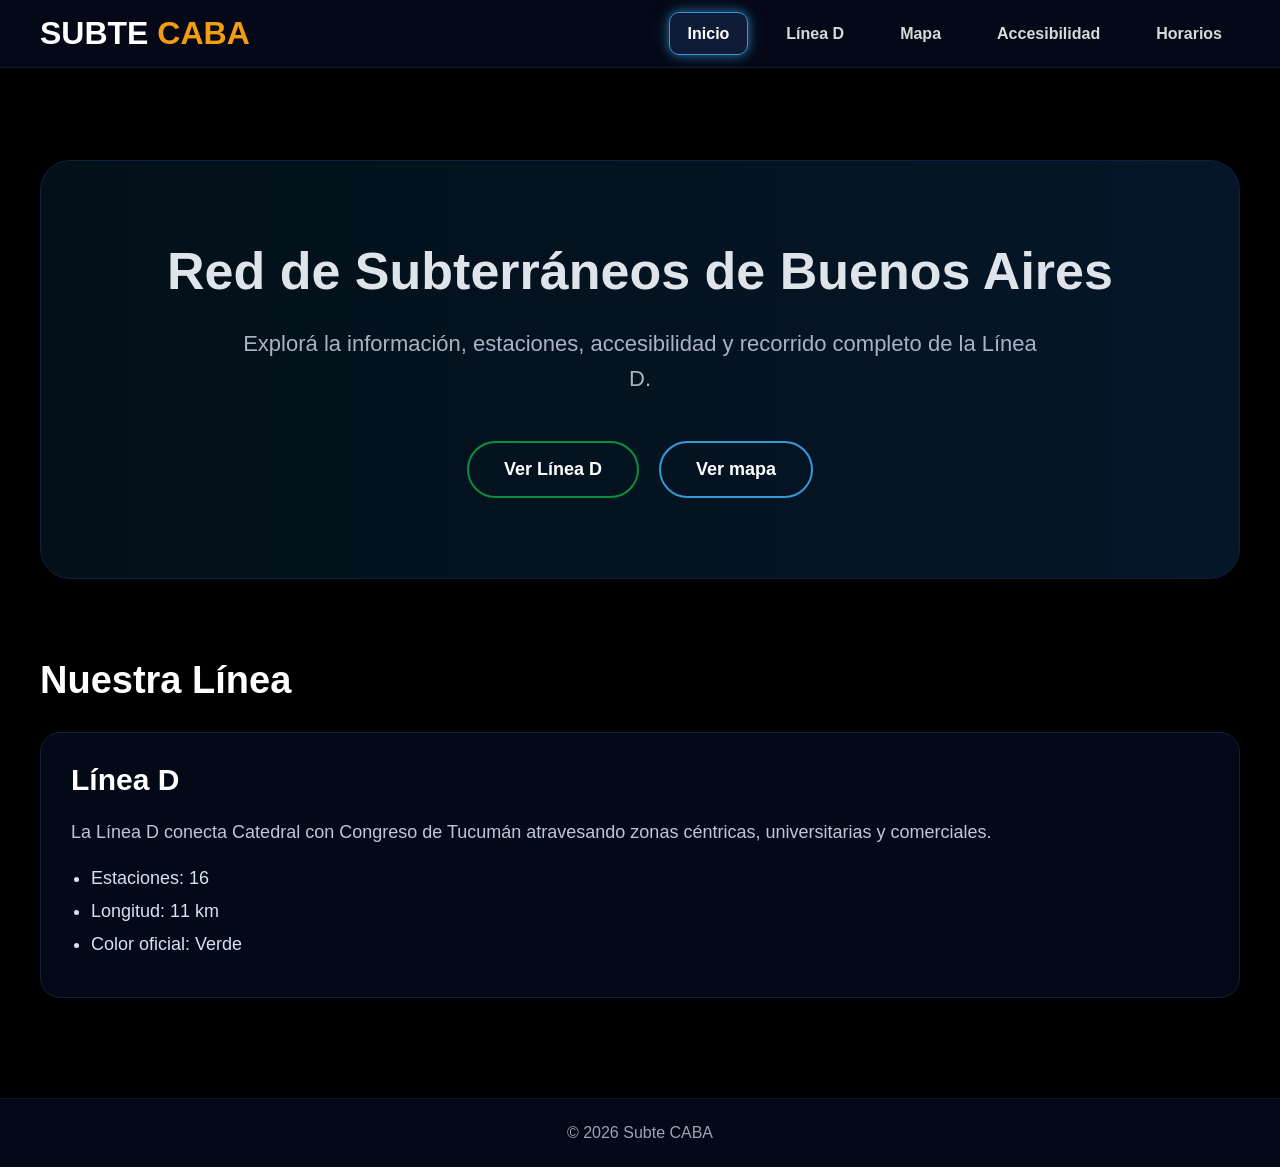
==== index.html @ 5ba38fc7 "Add files via upload" ====
<!DOCTYPE html>
<html lang="es">

<head>

    <meta charset="UTF-8">

    <meta name="viewport"
          content="width=device-width, initial-scale=1.0">

    <title>Subte CABA</title>

    <link rel="stylesheet"
          href="style.css">

</head>

<body>

<!-- NAVBAR -->

<header>

    <div class="navbar">

        <h1 class="logo">

            SUBTE <span>CABA</span>

        </h1>

        <nav>

            <ul>

                <li>
                    <a href="index.html"
                       class="activo">
                        Inicio
                    </a>
                </li>

                <li>
                    <a href="linea-d.html">
                        Línea D
                    </a>
                </li>

                <li>
                    <a href="mapa.html">
                        Mapa
                    </a>
                </li>

                <li>
                    <a href="accesibilidad.html">
                        Accesibilidad
                    </a>
                </li>
                <li>
                    <a href="horarios.html">
        Horarios
                   </a>
                </li>

            </ul>

        </nav>

    </div>

</header>

<!-- HERO -->

<section class="hero">

    <div class="hero-box">

        <h1>

            Red de Subterráneos
            de Buenos Aires

        </h1>

        <p>

        Explorá la información,
            estaciones, accesibilidad
            y recorrido completo
            de la Línea D.

        </p>

        <div class="botones">

            <a href="linea-d.html"
               class="btn btn-d">

                Ver Línea D

            </a>

            <a href="mapa.html"
               class="btn btn-mapa">

                Ver mapa

            </a>

        </div>

    </div>

</section>

<!-- TARJETAS -->

<section class="lineas">

    <h2>

        Nuestra Línea

    </h2>

    <div class="cards">

        <div class="card">

            <h3>

                Línea D

            </h3>

            <p>

                La Línea D conecta
                Catedral con Congreso
                de Tucumán atravesando
                zonas céntricas,
                universitarias y comerciales.

            </p>

            <ul>

                <li>
                    Estaciones: 16
                </li>

                <li>
                    Longitud: 11 km
                </li>

                <li>
                    Color oficial: Verde
                </li>

            </ul>

        </div>

    </div>

</section>

<!-- FOOTER -->

<footer>

    © 2026 Subte CABA

</footer>

</body>

</html>
---- style.css ----
*{

    margin:0;
    padding:0;
    box-sizing:border-box;

}

html{

    scroll-behavior:smooth;

}

body{

    font-family: Arial, Helvetica, sans-serif;
    background:#000;
    color:white;

}

/* =========================
NAVBAR
========================= */

header{

    position:fixed;

    top:0;
    left:0;

    width:100%;

    background:#050816;

    border-bottom:1px solid #10172d;

    z-index:1000;

}

.navbar{

    max-width:1400px;

    margin:auto;

    padding:15px 40px;

    display:flex;

    justify-content:space-between;

    align-items:center;

}

/* LOGO */

.logo{

    font-size:32px;

    font-weight:bold;

}

.logo span{

    color:#f39c12;

}

/* MENU */

nav ul{

    display:flex;

    list-style:none;

    gap:20px;

}

nav ul li a{

    text-decoration:none;

    color:#d9d9d9;

    padding:12px 18px;

    border-radius:10px;

    transition:0.3s;

    font-weight:600;

    font-size:16px;

}

nav ul li a:hover{

    background:#0d1327;

    color:white;

    transform:translateY(-2px);

}

.activo{

    background:#101b38;

    color:white;

    box-shadow:
        0 0 10px rgba(52,152,219,0.6),
        0 0 20px rgba(52,152,219,0.3);

    border:1px solid #3498db;

}


/* =========================
HERO
========================= */

.hero{

    margin-top:120px;

    padding:40px;

    display:flex;

    justify-content:center;

}

.hero-box{

    width:100%;

    max-width:1250px;

    background:linear-gradient(
        90deg,
        #031018,
        #041628
    );

    border:1px solid #102040;

    border-radius:30px;

    padding:80px 40px;

    text-align:center;

}

/* TITULO */

.hero-box h1{

    font-size:52px;

    margin-bottom:25px;

    color:#dfe4ea;

}

/* TEXTO */

.hero-box p{

    font-size:22px;

    color:#aab2c8;

    line-height:1.6;

    max-width:800px;

    margin:auto;

}

/* BOTONES */

.botones{

    margin-top:45px;

    display:flex;

    justify-content:center;

    gap:20px;

}

.btn{

    padding:16px 35px;

    border-radius:50px;

    text-decoration:none;

    font-size:18px;

    font-weight:bold;

    transition:0.3s;

}

/* BOTON LINEA D */

.btn-d{

    border:2px solid #0a8f3d;

    color:white;

}

.btn-d:hover{

    background:#0a8f3d;

    transform:translateY(-4px);

}

/* BOTON MAPA */

.btn-mapa{

    border:2px solid #3498db;

    color:white;

}

.btn-mapa:hover{

    background:#3498db;

    transform:translateY(-4px);

}

/* =========================
SECCIONES
========================= */

.lineas{

    max-width:1400px;

    margin:auto;

    padding:40px;

}

.lineas h2{

    font-size:38px;

    margin-bottom:30px;

}

/* =========================
CARDS
========================= */

.cards{

    display:grid;

    grid-template-columns:repeat(auto-fit,minmax(300px,1fr));

    gap:25px;

}

.card{

    background:#040917;

    border:1px solid #102040;

    border-radius:20px;

    padding:30px;

    transition:0.3s;

}

.card:hover{

    transform:translateY(-8px);

    border-color:#0a8f3d;

}

/* TITULOS */

.card h3{

    font-size:30px;

    margin-bottom:20px;

}

/* TEXTO */

.card p{

    font-size:18px;

    color:#bfc7d5;

    line-height:1.7;

}

/* LISTAS */

.card ul{

    margin-top:20px;

    padding-left:20px;

}

.card ul li{

    margin-bottom:10px;

    font-size:18px;

}

/* =========================
MAPA
========================= */

#map{

    width:100%;

    height:700px;

    margin-top:40px;

    border-radius:25px;

    overflow:hidden;

    border:2px solid #102040;

}

/* =========================
TIMELINE
========================= */

.timeline{

    margin-top:40px;

    border-left:5px solid #0a8f3d;

    padding-left:30px;

}

.estacion{

    position:relative;

    margin-bottom:30px;

    font-size:22px;

    font-weight:bold;

}

.estacion::before{

    content:"";

    position:absolute;

    left:-40px;

    top:6px;

    width:16px;

    height:16px;

    border-radius:50%;

    background:#000;

    border:4px solid #0a8f3d;

}

/* =========================
TABLAS
========================= */

table{

    width:100%;

    border-collapse:collapse;

    margin-top:35px;

    overflow:hidden;

    border-radius:15px;

}

thead{

    background:#09101f;

}

th{

    padding:18px;

    text-align:left;

    font-size:18px;

}

td{

    padding:18px;

    border-top:1px solid #16233d;

    font-size:16px;

}

/* COLORES */

.verde{

    color:#00e676;

    font-weight:bold;

}

.rojo{

    color:#ff5252;

    font-weight:bold;

}

/* =========================
FORMULARIOS
========================= */

form{

    display:flex;

    flex-direction:column;

    gap:20px;

    margin-top:25px;

}

input,
select,
textarea{

    width:100%;

    padding:16px;

    border-radius:12px;

    border:1px solid #1c2a4d;

    background:#020611;

    color:white;

    font-size:16px;

}

textarea{

    min-height:150px;

    resize:none;

}

button{

    background:#3498db;

    border:none;

    color:white;

    padding:16px;

    border-radius:12px;

    font-size:16px;

    font-weight:bold;

    cursor:pointer;

    transition:0.3s;

}

button:hover{

    background:#2980b9;

    transform:translateY(-3px);

}

/* =========================
FOOTER
========================= */

footer{

    margin-top:60px;

    background:#050816;

    text-align:center;

    padding:25px;

    color:#9ba4b4;

    border-top:1px solid #10172d;

}

/* =========================
RESPONSIVE
========================= */

@media(max-width:900px){

    .navbar{

        flex-direction:column;

        gap:20px;

    }

    .hero-box h1{

        font-size:36px;

    }

    .hero-box p{

        font-size:18px;

    }

    .btn{

        font-size:16px;

        padding:14px 25px;

    }

    .cards{

        grid-template-columns:1fr;

    }

}
/* =========================
CANALES
========================= */

.texto-canales{

    margin-top:20px;

    margin-bottom:30px;

    font-size:18px;

    line-height:1.7;

    color:#c7d0e0;

}

/* BOXES */

.canal-box{

    background:#050b18;

    border:1px solid #16233d;

    border-radius:15px;

    padding:22px;

    margin-bottom:20px;

    transition:0.3s;

}

.canal-box:hover{

    border-color:#3498db;

    transform:translateY(-4px);

}

/* TITULOS */

.canal-box h4{

    font-size:22px;

    margin-bottom:10px;

    color:white;

}

/* TEXTO */

.canal-box p{

    color:#c0c9d8;

    font-size:17px;

    line-height:1.6;

}

/* ALERTA */

.alerta-box{

    margin-top:35px;

    padding:25px;

    border-radius:18px;

    background:#1b1203;

    border:1px solid #ff9800;

}

/* TITULO ALERTA */

.alerta-box h3{

    color:#ffb74d;

    margin-bottom:15px;

    font-size:28px;

}

/* TEXTO ALERTA */

.alerta-box p{

    color:white;

    line-height:1.7;

    font-size:18px;

}
/* =========================
INFO ESTACIONES
========================= */

.card ul{

    margin-top:20px;

}

.card ul li{

    margin-bottom:12px;

    color:#d8e1f0;

}
/* =========================
HORARIOS
========================= */

.mini-card h3{

    margin-bottom:20px;

    font-size:26px;

}

.mini-card p{

    line-height:1.8;

    color:#d0d8e6;

}

/* TABLA HORARIOS */

table{

    width:100%;

    border-collapse:collapse;

    margin-top:30px;

}

thead{

    background:#09101f;

}

th{

    padding:18px;

    text-align:left;

    font-size:18px;

}

td{

    padding:18px;

    border-top:1px solid #16233d;

    font-size:17px;

}
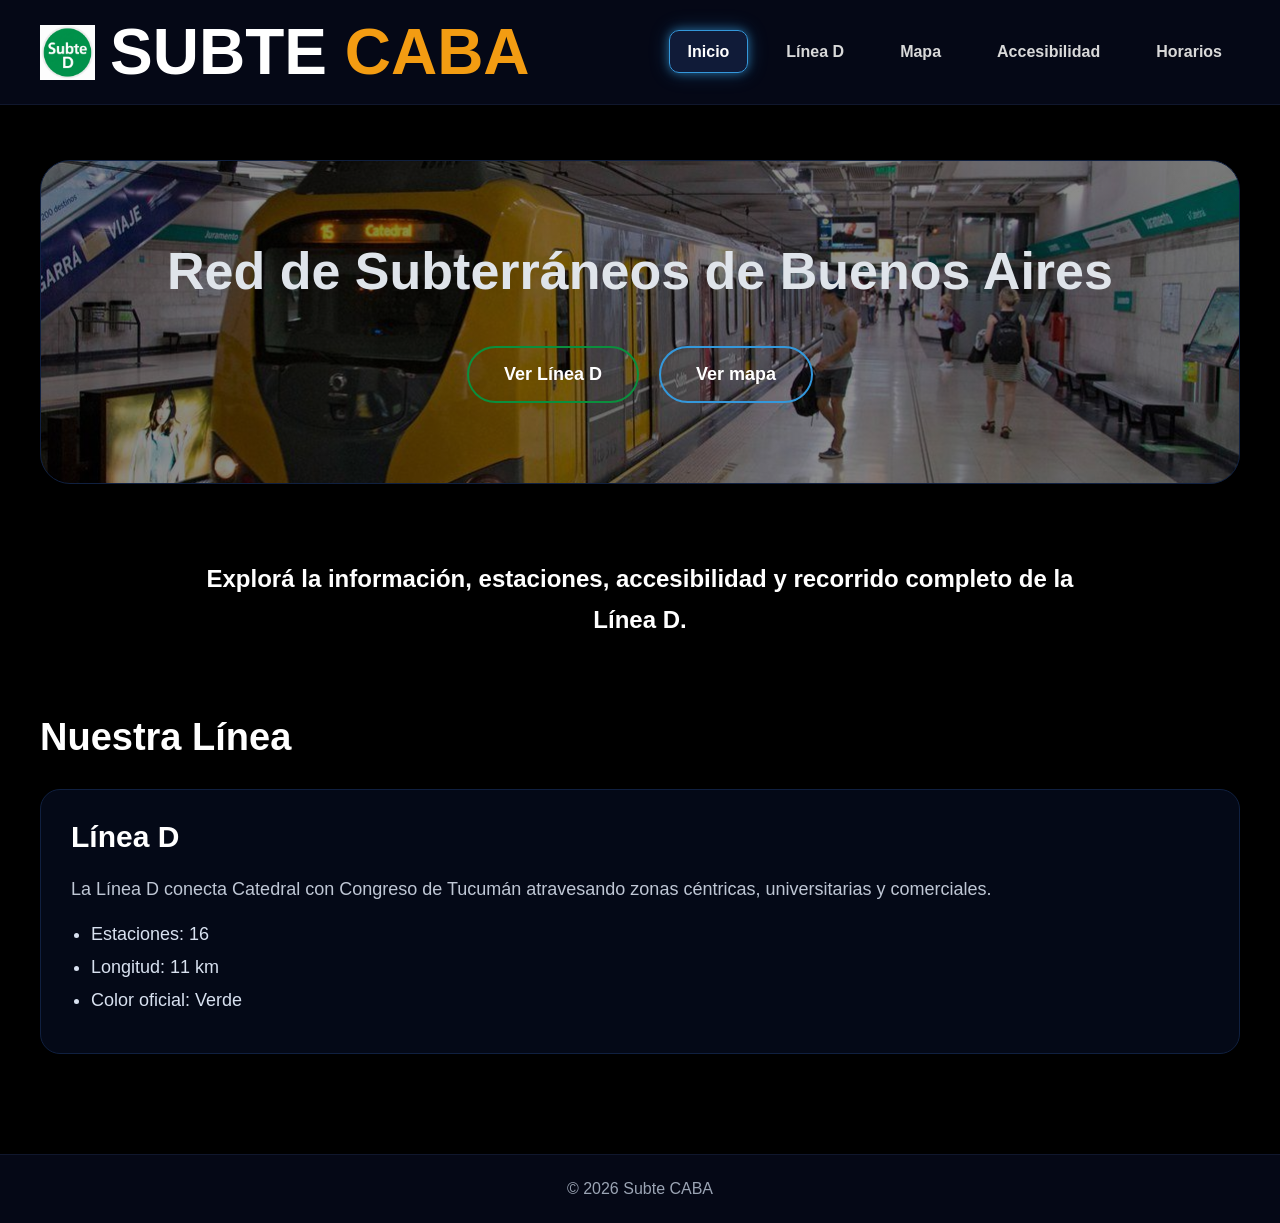
==== commit 7b292074: "cambiologo" ====
--- a/index.html
+++ b/index.html
@@ -21,14 +21,16 @@
 
 <header>
 
+
     <div class="navbar">
 
-        <h1 class="logo">
+      <div class="logo">
+    <img src="logo-d.png.png" alt="Logo Subte Línea D" class="logo-img">
 
-            SUBTE <span>CABA</span>
-
-        </h1>
-
+    <h1>
+        SUBTE <span>CABA</span>
+    </h1>
+</div>
         <nav>
 
             <ul>
@@ -84,15 +86,7 @@
 
         </h1>
 
-        <p>
-
-        Explorá la información,
-            estaciones, accesibilidad
-            y recorrido completo
-            de la Línea D.
-
-        </p>
-
+       
         <div class="botones">
 
             <a href="linea-d.html"
@@ -114,6 +108,10 @@
     </div>
 
 </section>
+
+<p class="descripcion">
+    Explorá la información, estaciones, accesibilidad y recorrido completo de la Línea D.
+</p>
 
 <!-- TARJETAS -->
 
--- a/style.css
+++ b/style.css
@@ -147,22 +147,24 @@
 .hero-box{
 
     width:100%;
-
     max-width:1250px;
 
-    background:linear-gradient(
-        90deg,
-        #031018,
-        #041628
-    );
+    background:
+        linear-gradient(rgba(0,0,0,0.45), rgba(0,0,0,0.45)),
+        url("fondo.jpg");
+
+    background-size: cover;
+    background-position: center;
+    background-repeat: no-repeat;
 
     border:1px solid #102040;
-
     border-radius:30px;
 
     padding:80px 40px;
 
     text-align:center;
+
+    box-shadow:0 15px 35px rgba(0,0,0,.45);
 
 }
 
@@ -804,3 +806,229 @@
     font-size:17px;
 
 }
+/* =========================
+RESPONSIVE CELULAR
+========================= */
+
+@media(max-width:768px){
+
+    /* NAVBAR */
+
+    .navbar{
+
+        flex-direction:column;
+
+        gap:15px;
+
+        padding:15px;
+
+    }
+
+    nav ul{
+
+        flex-wrap:wrap;
+
+        justify-content:center;
+
+        gap:10px;
+
+    }
+
+    nav ul li a{
+
+        font-size:14px;
+
+        padding:10px 14px;
+
+    }
+
+    /* LOGO */
+
+    .logo{
+
+        font-size:26px;
+
+    }
+
+    /* HERO */
+
+    .hero{
+
+        margin-top:140px;
+
+        padding:20px;
+
+    }
+
+    .hero-box{
+
+        padding:40px 20px;
+
+    }
+
+    .hero-box h1{
+
+        font-size:34px;
+
+        line-height:1.3;
+
+    }
+
+    .hero-box p{
+
+        font-size:17px;
+
+        line-height:1.6;
+
+    }
+
+    /* BOTONES */
+
+    .botones{
+
+        flex-direction:column;
+
+        align-items:center;
+
+    }
+
+    .btn{
+
+        width:100%;
+
+        max-width:300px;
+
+        text-align:center;
+
+        font-size:16px;
+
+    }
+
+    /* SECCIONES */
+
+    .lineas{
+
+        padding:20px;
+
+    }
+
+    .lineas h2{
+
+        font-size:28px;
+
+    }
+
+    /* CARDS */
+
+    .cards{
+
+        grid-template-columns:1fr;
+
+    }
+
+    .card{
+
+        padding:22px;
+
+    }
+
+    .card h3{
+
+        font-size:24px;
+
+    }
+
+    .card p{
+
+        font-size:16px;
+
+    }
+
+    /* TIMELINE */
+
+    .estacion{
+
+        font-size:18px;
+
+    }
+
+    /* TABLAS */
+
+    table{
+
+        display:block;
+
+        overflow-x:auto;
+
+        white-space:nowrap;
+
+    }
+
+    th,
+    td{
+
+        font-size:14px;
+
+        padding:14px;
+
+    }
+
+    /* MAPA */
+
+    #map{
+
+        height:450px;
+
+    }
+
+    /* FORMULARIOS */
+
+    input,
+    select,
+    textarea{
+
+        font-size:15px;
+
+    }
+
+    button{
+
+        width:100%;
+
+    }
+
+    /* FOOTER */
+
+    footer{
+
+        font-size:14px;
+
+        padding:20px;
+
+    }
+
+}
+.logo {
+    display: flex;
+    align-items: center;
+    gap: 15px;
+}
+
+.logo h1 {
+    margin: 0;
+}
+
+.logo-img {
+    width: 55px;   /* podés probar 50, 60 o 65 */
+    height: auto;
+}
+.descripcion{
+    text-align: center;
+    font-size: 24px;
+    font-weight: 600;
+    color: #ffffff;
+    max-width: 900px;
+    margin: 35px auto;
+    line-height: 1.7;
+}
+
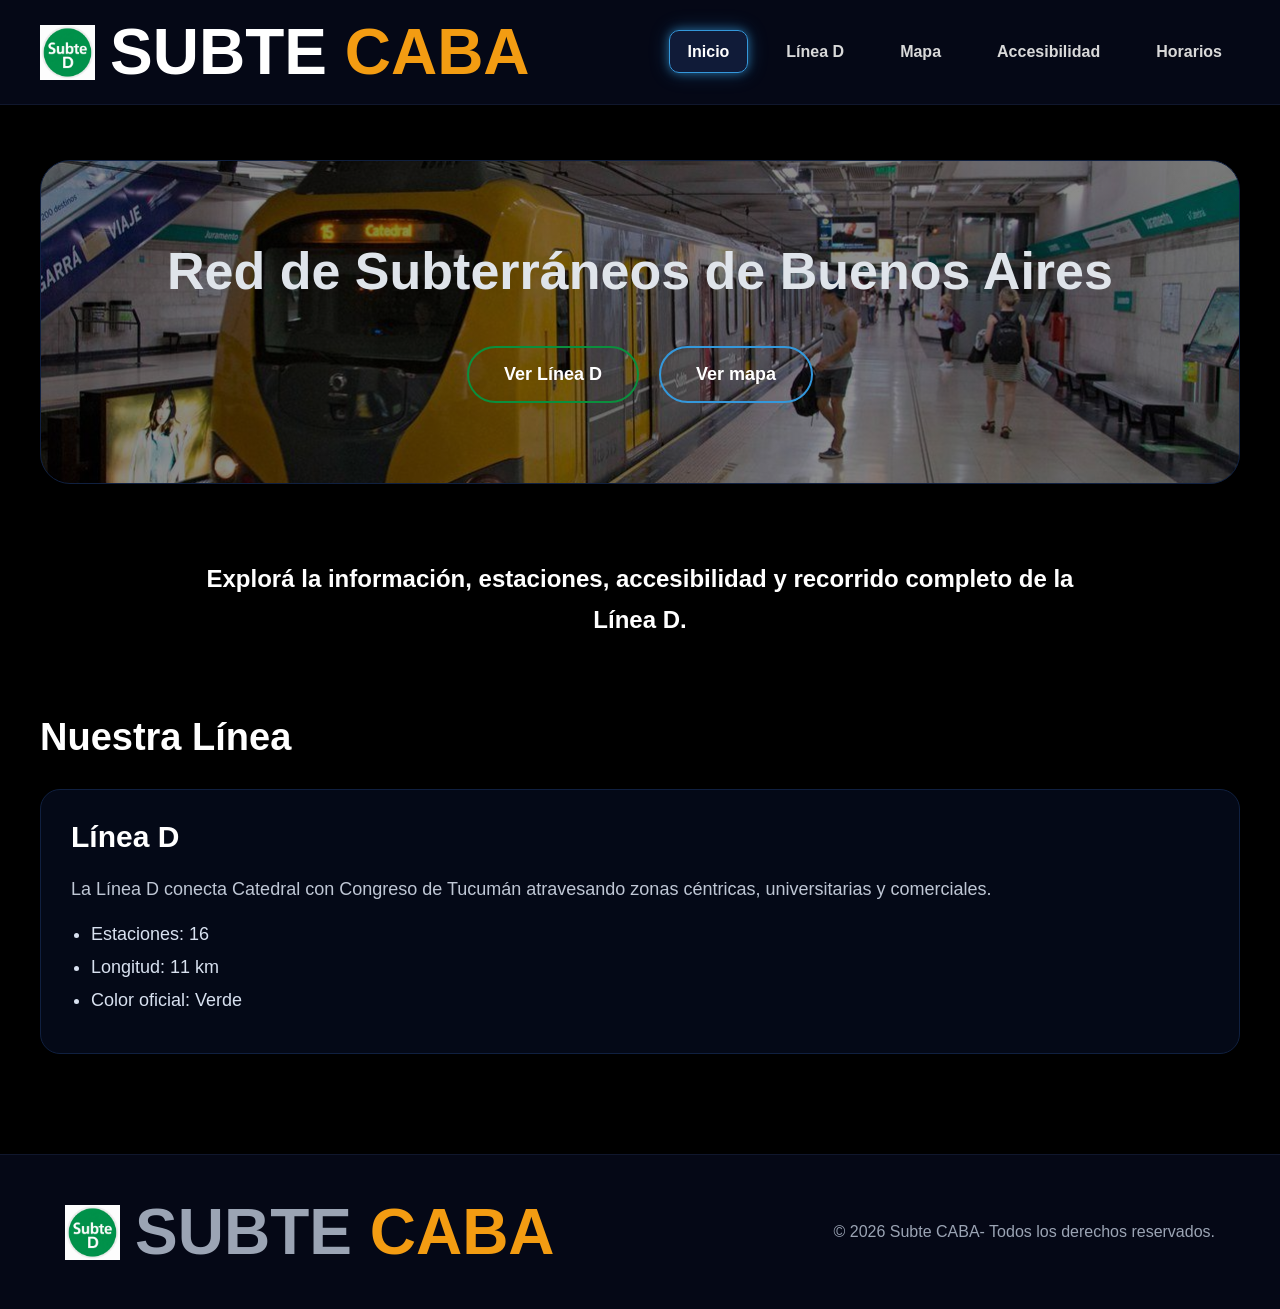
==== commit a16a935b: "footernuevo" ====
--- a/index.html
+++ b/index.html
@@ -168,8 +168,17 @@
 <!-- FOOTER -->
 
 <footer>
+    <div class="navbar">
 
-    © 2026 Subte CABA
+      <div class="logo">
+    <img src="logo-d.png.png" alt="Logo Subte Línea D" class="logo-img">
+
+    <h1>
+        SUBTE <span>CABA</span>
+    </h1>
+</div>
+
+    © 2026 Subte CABA- Todos los derechos reservados. <br>
 
 </footer>
 
--- a/style.css
+++ b/style.css
@@ -862,17 +862,16 @@
 
     .hero-box{
 
-        padding:40px 20px;
-
-    }
-
-    .hero-box h1{
-
-        font-size:34px;
-
-        line-height:1.3;
-
-    }
+    padding:70px 20px 40px;
+
+}
+
+.hero-box h1{
+    font-size:26px;
+    line-height:1.4;
+    margin-top:60px;
+    margin-bottom:20px;
+}
 
     .hero-box p{
 
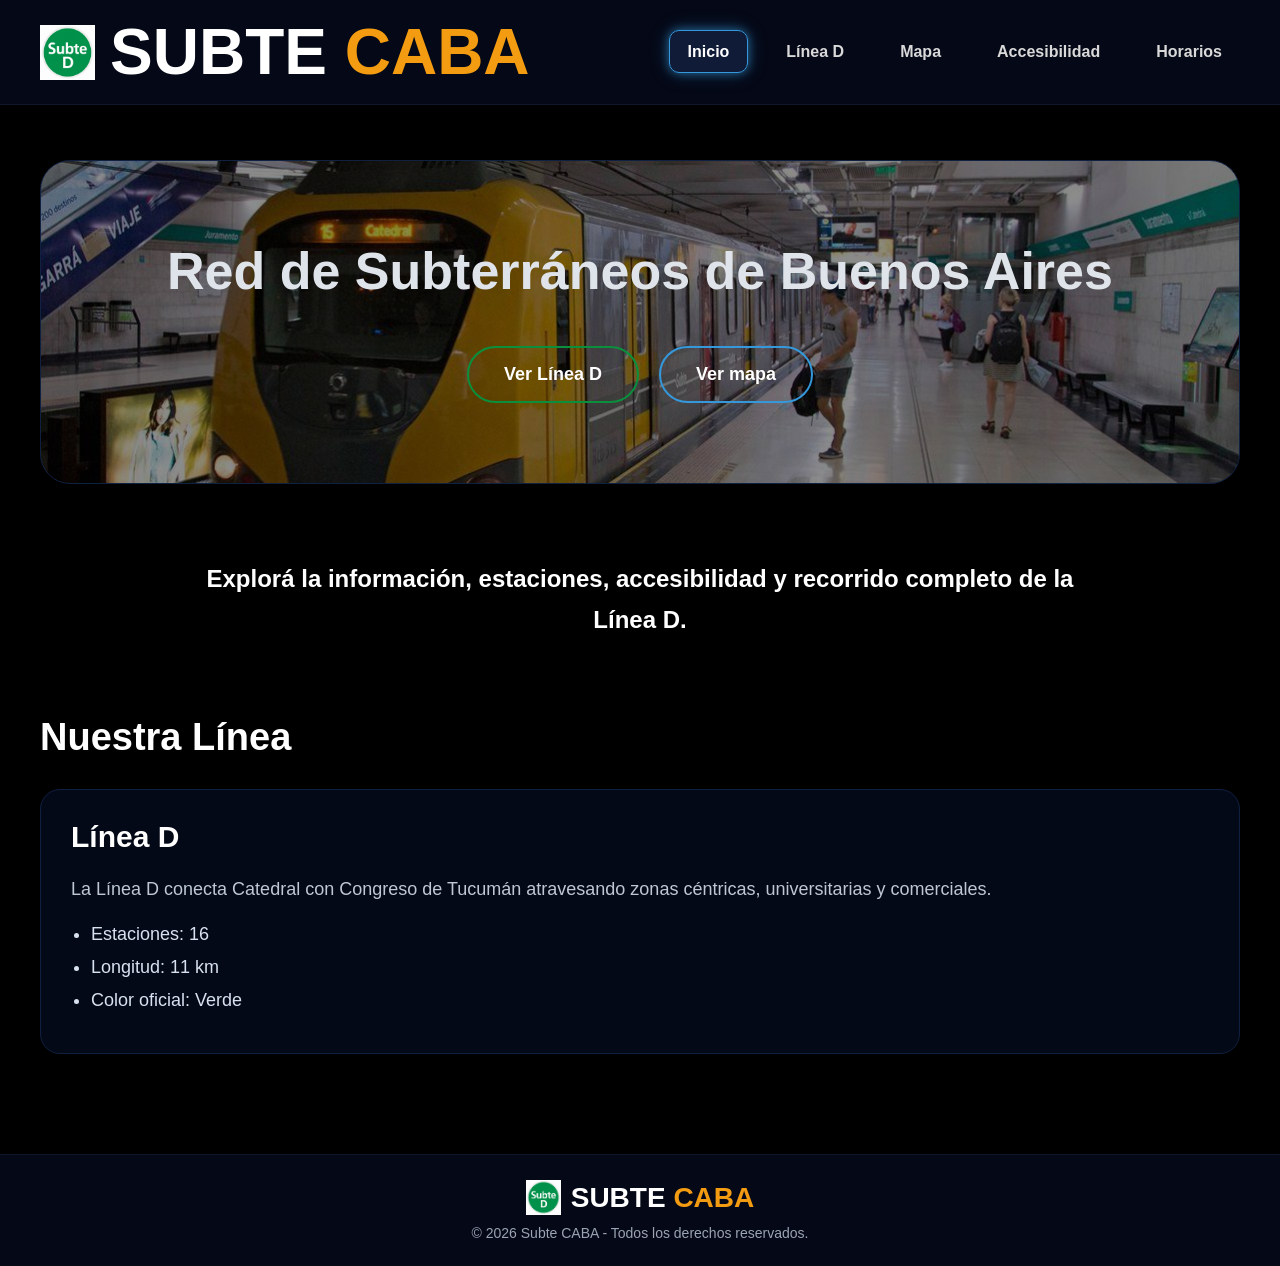
==== commit a1880420: "footermaschico" ====
--- a/index.html
+++ b/index.html
@@ -168,19 +168,19 @@
 <!-- FOOTER -->
 
 <footer>
-    <div class="navbar">
 
-      <div class="logo">
-    <img src="logo-d.png.png" alt="Logo Subte Línea D" class="logo-img">
+    <div class="footer-logo">
 
-    <h1>
-        SUBTE <span>CABA</span>
-    </h1>
-</div>
+        <img src="logo-d.png.png" alt="Logo Subte Línea D" class="footer-logo-img">
 
-    © 2026 Subte CABA- Todos los derechos reservados. <br>
+        <h2>SUBTE <span>CABA</span></h2>
+
+    </div>
+
+    <p>© 2026 Subte CABA - Todos los derechos reservados.</p>
 
 </footer>
+
 
 </body>
 
--- a/style.css
+++ b/style.css
@@ -998,13 +998,14 @@
 
     /* FOOTER */
 
-    footer{
-
-        font-size:14px;
-
-        padding:20px;
-
-    }
+   footer{
+    font-size:13px;
+    padding:8px 20px;
+}
+
+.footer-logo{
+    width:30px;
+}
 
 }
 .logo {
@@ -1031,3 +1032,31 @@
     line-height: 1.7;
 }
 
+.footer-logo{
+    display:flex;
+    justify-content:center;
+    align-items:center;
+    gap:10px;
+    margin-bottom:10px;
+}
+
+.footer-logo-img{
+    width:35px;
+    height:auto;
+}
+
+.footer-logo h2{
+    font-size:28px;
+    margin:0;
+    color:white;
+}
+
+.footer-logo span{
+    color:#f39c12;
+}
+
+footer p{
+    text-align:center;
+    font-size:14px;
+    margin:0;
+}
